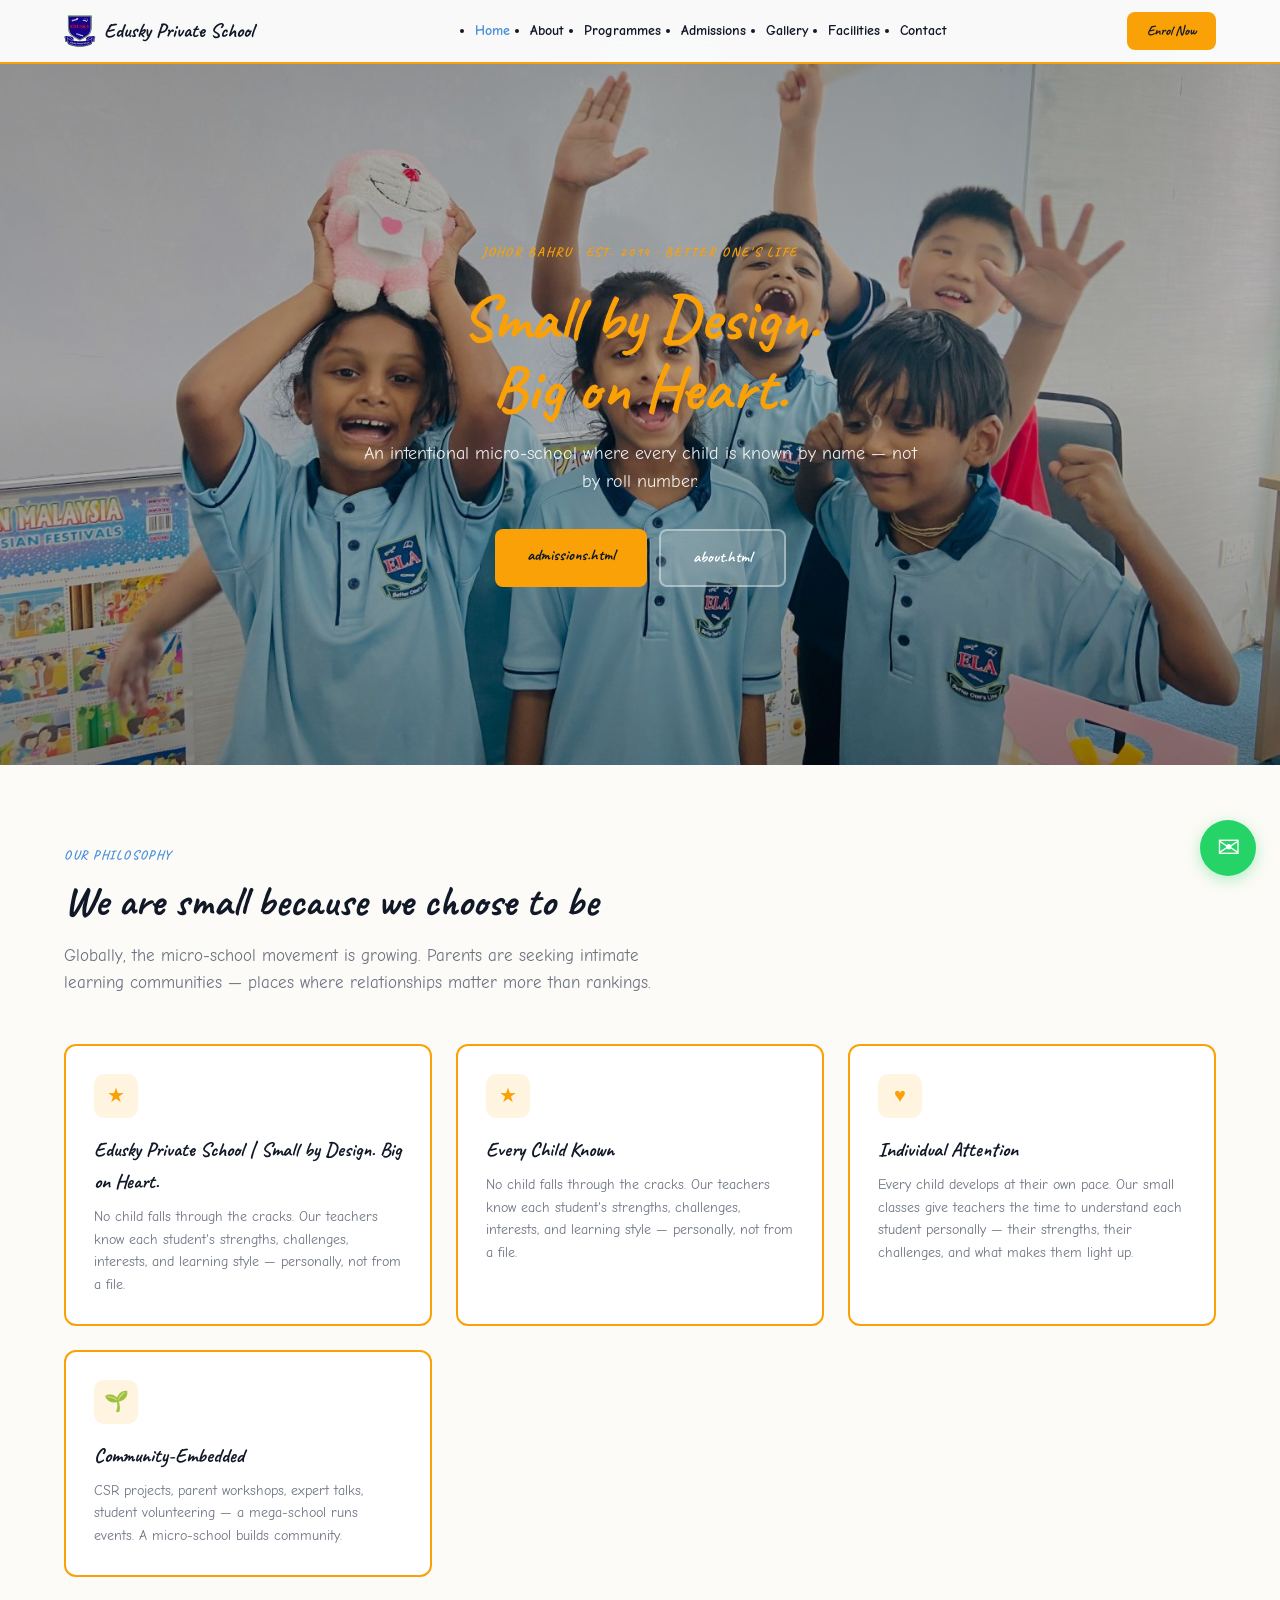
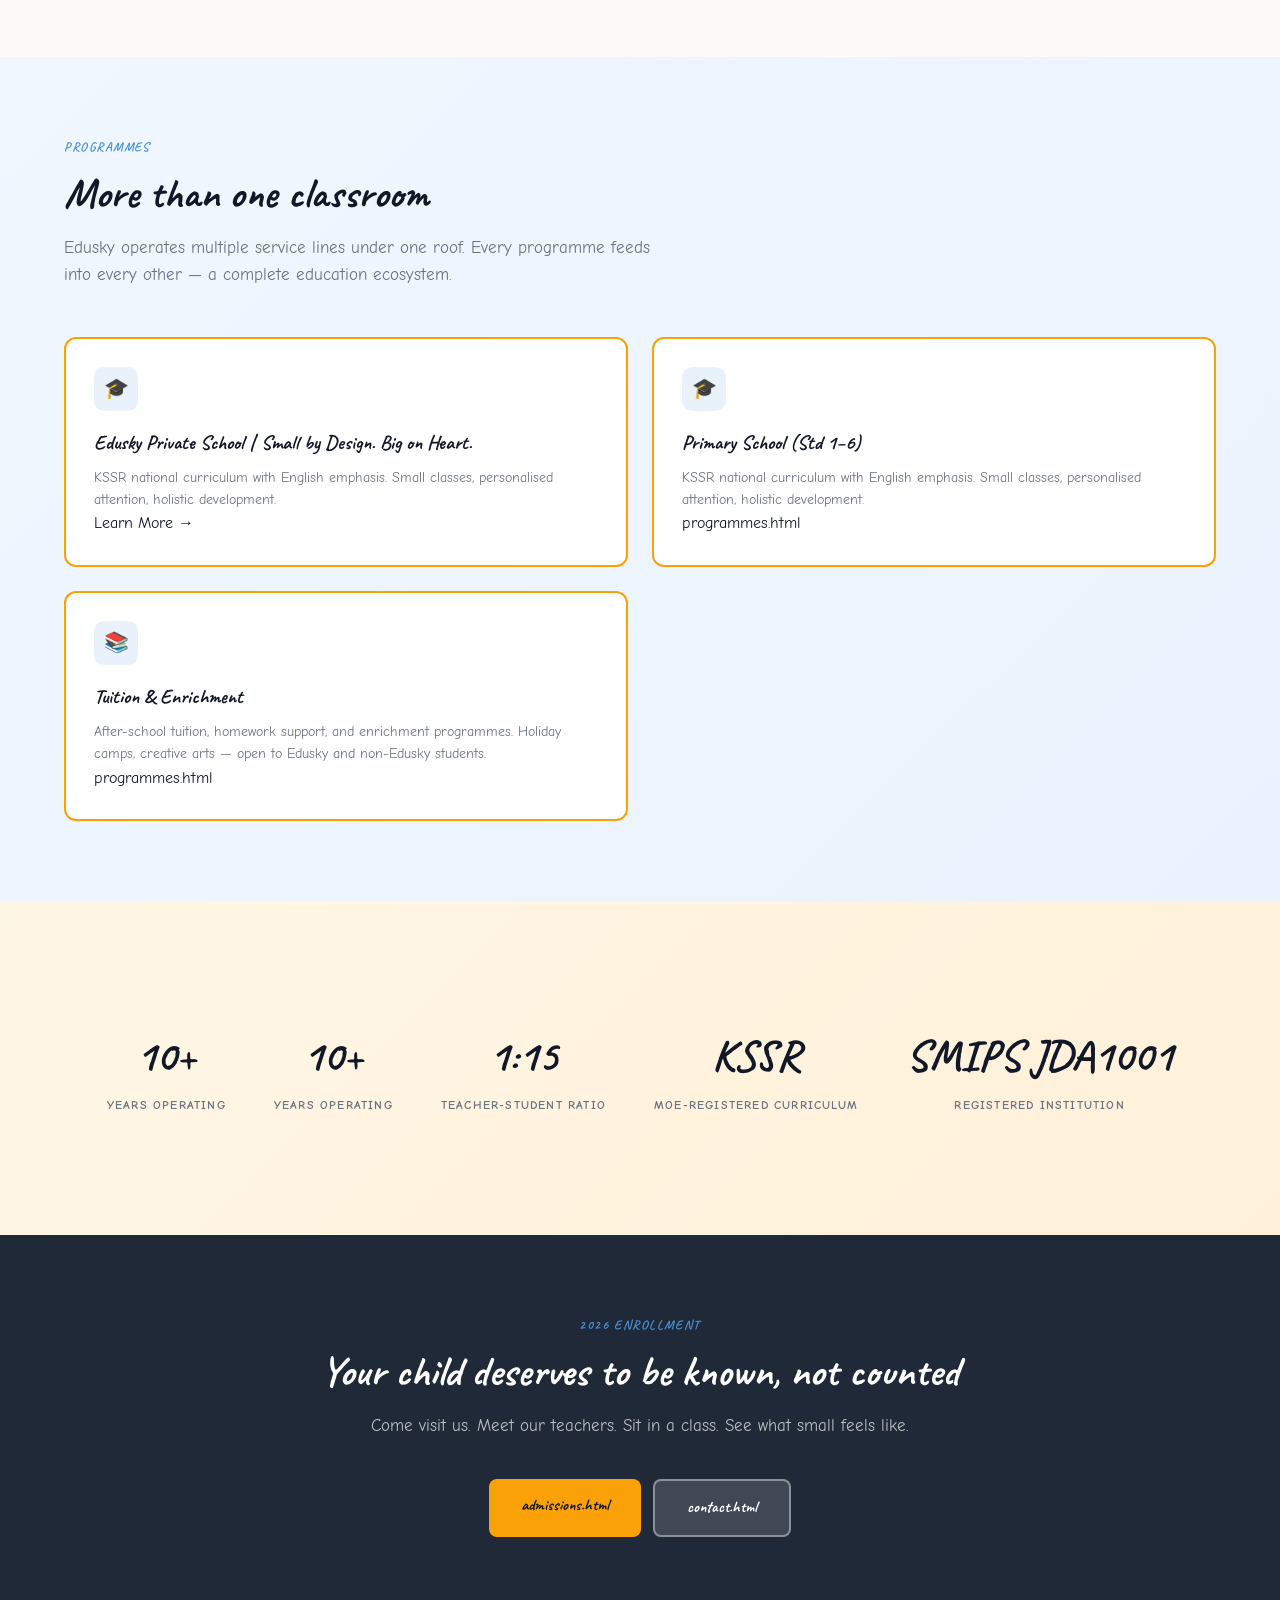
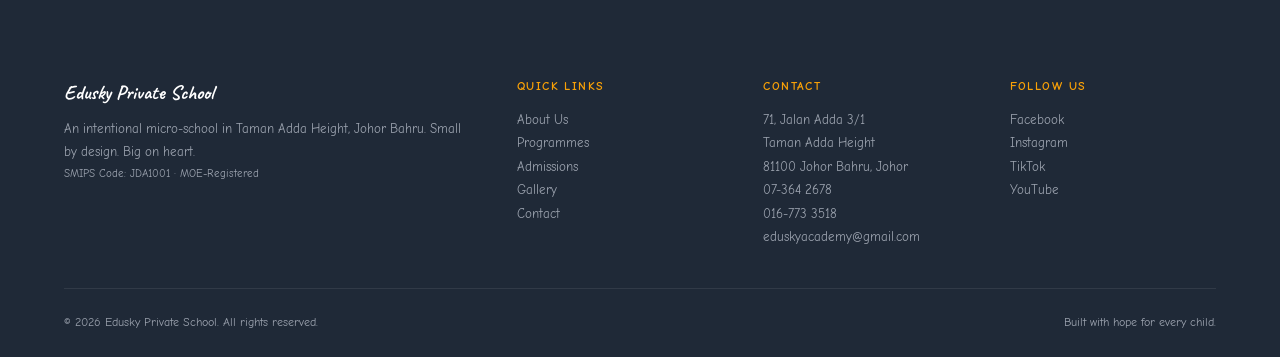
==== index.html @ cb7d2ac5 "Initial site: 7 pages, CMS-ready, real content, no placeholders" ====
<!DOCTYPE html>
<html lang="en">
<head>
<meta charset="UTF-8">
<meta name="viewport" content="width=device-width, initial-scale=1">
<title data-field="title">Edusky Private School | Small by Design. Big on Heart.</title>
<meta name="description" content="Edusky Private School — Sekolah rendah swasta di Taman Adda Height, Johor Bahru. KSSR curriculum, small class sizes 1:15, individual attention.">
<link href="https://fonts.googleapis.com/css2?family=Caveat:wght@400;500;600;700&family=Comic+Neue:ital,wght@0,400;0,700;1,400&display=swap" rel="stylesheet">
<link rel="stylesheet" href="assets/style.css">
<script src="assets/cms.js" defer></script>
</head>
<body data-content="home">

<nav class="nav" id="nav">
  <div class="nav-inner">
    <a href="index.html" class="nav-brand">
      <img src="images/logo.webp" alt="Edusky Logo" onerror="this.style.display='none'">
      <span data-field="site_name">Edusky Private School</span>
    </a>
    <ul class="nav-links">
      <li><a href="index.html" class="active">Home</a></li>
      <li><a href="about.html">About</a></li>
      <li><a href="programmes.html">Programmes</a></li>
      <li><a href="admissions.html">Admissions</a></li>
      <li><a href="gallery.html">Gallery</a></li>
      <li><a href="facilities.html">Facilities</a></li>
      <li><a href="contact.html">Contact</a></li>
    </ul>
    <a href="admissions.html" class="nav-cta">Enrol Now</a>
    <button class="nav-toggle" id="navToggle" aria-label="Open menu">&#9776;</button>
  </div>
</nav>

<div class="mobile-nav" id="mobileNav">
  <a href="index.html">Home</a>
  <a href="about.html">About</a>
  <a href="programmes.html">Programmes</a>
  <a href="admissions.html">Admissions</a>
  <a href="gallery.html">Gallery</a>
  <a href="facilities.html">Facilities</a>
  <a href="contact.html">Contact</a>
  <a href="admissions.html" class="mobile-cta">Enrol Now</a>
</div>

<!-- HERO -->
<section class="hero">
  <div class="hero-bg">
    <img data-field="hero.image" data-type="image" src="images/school-building.jpg" alt="Edusky School">
  </div>
  <div class="hero-overlay"></div>
  <div class="hero-content">
    <p class="hero-badge" data-field="hero.badge">Johor Bahru &middot; Est. 2014 &middot; Better One's Life</p>
    <h1 class="hero-title">
      <span data-field="hero.title1">Small by Design.</span><br>
      <span data-field="hero.title2" style="color:var(--sunrise)">Big on Heart.</span>
    </h1>
    <p class="hero-desc" data-field="hero.description">An intentional micro-school where every child is known by name — not by roll number.</p>
    <div class="hero-actions">
      <a data-field="hero.cta_primary_link" href="admissions.html" class="btn btn-primary">Enrol for 2026</a>
      <a data-field="hero.cta_secondary_link" href="about.html" class="btn btn-white">Discover Our Story</a>
    </div>
  </div>
</section>

<!-- PHILOSOPHY -->
<section class="section">
  <div class="container">
    <p class="section-label" data-field="philosophy.label">Our Philosophy</p>
    <h2 class="section-title" data-field="philosophy.title">We are small because we choose to be</h2>
    <p class="section-subtitle" data-field="philosophy.subtitle">Globally, the micro-school movement is growing. Parents are seeking intimate learning communities — places where relationships matter more than rankings.</p>

    <div class="grid-3" style="margin-top:48px" data-list="philosophy.cards">
      <div class="card" data-item>
        <div class="card-icon sunrise" data-field="icon">&#9733;</div>
        <h3 data-field="title">Every Child Known</h3>
        <p data-field="text">No child falls through the cracks. Our teachers know each student's strengths, challenges, interests, and learning style — personally, not from a file.</p>
      </div>
    </div>
  </div>
</section>

<!-- PROGRAMMES PREVIEW -->
<section class="section bg-sky-soft">
  <div class="container">
    <p class="section-label" data-field="programmes.label">Programmes</p>
    <h2 class="section-title" data-field="programmes.title">More than one classroom</h2>
    <p class="section-subtitle" data-field="programmes.subtitle">Edusky operates multiple service lines under one roof. Every programme feeds into every other — a complete education ecosystem.</p>

    <div class="grid-2" style="margin-top:48px" data-list="programmes.items">
      <div class="card" data-item>
        <div class="card-icon sky" data-field="icon">&#127891;</div>
        <h3 data-field="title">Primary School (Std 1–6)</h3>
        <p data-field="description">KSSR national curriculum with English emphasis. Small classes, personalised attention, holistic development.</p>
        <a data-field="link" href="programmes.html" class="badge badge-sky" style="margin-top:12px">Learn More &rarr;</a>
      </div>
    </div>
  </div>
</section>

<!-- STATS -->
<section class="section bg-sunrise-soft">
  <div class="container">
    <div class="stats-bar" data-list="stats">
      <div class="stat-item" data-item>
        <div class="stat-val" data-field="value">10+</div>
        <div class="stat-label" data-field="label">Years Operating</div>
      </div>
    </div>
  </div>
</section>

<!-- CTA -->
<section class="section bg-dark">
  <div class="container section-center">
    <p class="section-label" data-field="cta.label">2026 Enrollment</p>
    <h2 class="section-title" style="color:#fff" data-field="cta.title">Your child deserves to be known, not counted</h2>
    <p class="section-subtitle" style="color:rgba(255,255,255,0.7)" data-field="cta.subtitle">Come visit us. Meet our teachers. Sit in a class. See what small feels like.</p>
    <div class="hero-actions" style="justify-content:center;margin-top:32px">
      <a data-field="cta.btn1_link" href="admissions.html" class="btn btn-primary">Start Enrollment</a>
      <a data-field="cta.btn2_link" href="contact.html" class="btn btn-white">Visit Us</a>
    </div>
  </div>
</section>

<!-- FOOTER -->
<footer class="footer">
  <div class="container">
    <div class="footer-grid">
      <div>
        <div class="footer-brand">Edusky Private School</div>
        <p>An intentional micro-school in Taman Adda Height, Johor Bahru. Small by design. Big on heart.</p>
        <p style="font-size:11px;color:var(--gray-light)">SMIPS Code: JDA1001 &middot; MOE-Registered</p>
      </div>
      <div>
        <h4>Quick Links</h4>
        <p><a href="about.html">About Us</a></p>
        <p><a href="programmes.html">Programmes</a></p>
        <p><a href="admissions.html">Admissions</a></p>
        <p><a href="gallery.html">Gallery</a></p>
        <p><a href="contact.html">Contact</a></p>
      </div>
      <div>
        <h4>Contact</h4>
        <p>71, Jalan Adda 3/1<br>Taman Adda Height<br>81100 Johor Bahru, Johor</p>
        <p><a href="tel:+6073642678">07-364 2678</a></p>
        <p><a href="https://wa.me/60167733518">016-773 3518</a></p>
        <p><a href="mailto:eduskyacademy@gmail.com">eduskyacademy@gmail.com</a></p>
      </div>
      <div>
        <h4>Follow Us</h4>
        <p><a href="https://www.facebook.com/ela.johor.bahru/" target="_blank">Facebook</a></p>
        <p><a href="https://www.instagram.com/eduskyjb/" target="_blank">Instagram</a></p>
        <p><a href="https://www.tiktok.com/@eduskyprivateschool" target="_blank">TikTok</a></p>
        <p><a href="https://www.youtube.com/@eduskylearningacademy6728" target="_blank">YouTube</a></p>
      </div>
    </div>
    <div class="footer-bottom">
      <span>&copy; 2026 Edusky Private School. All rights reserved.</span>
      <span>Built with hope for every child.</span>
    </div>
  </div>
</footer>

<a href="https://wa.me/60167733518" class="whatsapp-float" aria-label="Chat on WhatsApp" target="_blank">&#9993;</a>

<script>
// Mobile nav toggle
const navToggle = document.getElementById('navToggle');
const mobileNav = document.getElementById('mobileNav');
if (navToggle && mobileNav) {
  navToggle.addEventListener('click', () => mobileNav.classList.toggle('open'));
  mobileNav.querySelectorAll('a').forEach(a => a.addEventListener('click', () => mobileNav.classList.remove('open')));
}
</script>

</body>
</html>
---- assets/style.css ----
/** ============================================
   EDUSKY LIVE — Clean, GUI-Editable Design
   Warm, approachable, zero placeholders.
   ============================================ */

:root {
  --sky: #4A90D9;
  --sky-deep: #3570B0;
  --sunrise: #F9A107;
  --sunrise-deep: #D48900;
  --coral: #FF6B6B;
  --green: #669F38;
  --cream: #FFF8F0;
  --paper: #FDFBF7;
  --ink: #111827;
  --ink-soft: #1F2937;
  --gray: #6B7280;
  --gray-light: #9CA3AF;
  --gray-border: #E5E7EB;
  --white: #FFFFFF;
  --font-display: 'Caveat', cursive;
  --font-body: 'Comic Neue', 'Comic Sans MS', cursive, sans-serif;
  --nav-h: 64px;
  --container-max: 1200px;
}

@import url('https://fonts.googleapis.com/css2?family=Caveat:wght@400;500;600;700&family=Comic+Neue:ital,wght@0,400;0,700;1,400&display=swap');

*, *::before, *::after { box-sizing: border-box; margin: 0; }
html { scroll-behavior: smooth; }
body {
  font-family: var(--font-body);
  color: var(--ink);
  background: var(--paper);
  line-height: 1.6;
  font-size: 16px;
}
img { display: block; max-width: 100%; }
a { color: inherit; text-decoration: none; }
button { font: inherit; cursor: pointer; border: none; background: none; }

.container { max-width: var(--container-max); margin: 0 auto; padding: 0 24px; }

/* ----- NAVIGATION ----- */
.nav {
  position: fixed; top: 0; left: 0; right: 0;
  height: var(--nav-h);
  background: rgba(255,255,255,0.95);
  backdrop-filter: blur(12px);
  border-bottom: 2px solid var(--sunrise);
  z-index: 100;
}
.nav-inner {
  max-width: var(--container-max); margin: 0 auto; padding: 0 24px;
  height: 100%; display: flex; align-items: center; justify-content: space-between;
}
.nav-brand {
  display: flex; align-items: center; gap: 8px;
  font-family: var(--font-display); font-size: 20px; font-weight: 700;
  color: var(--ink);
}
.nav-brand img { height: 32px; width: auto; }
.nav-links {
  display: flex; align-items: center; gap: 20px;
  font-family: var(--font-body); font-size: 14px; font-weight: 600;
}
.nav-links a { transition: color 0.2s; position: relative; }
.nav-links a:hover { color: var(--sky); }
.nav-links a.active { color: var(--sky); }
.nav-cta {
  background: var(--sunrise); color: var(--ink);
  font-family: var(--font-display); font-size: 14px; font-weight: 700;
  padding: 8px 20px; border-radius: 8px;
  transition: all 0.2s;
}
.nav-cta:hover { background: var(--sunrise-deep); transform: translateY(-1px); }
.nav-toggle { display: none; font-size: 24px; color: var(--ink); }

@media (max-width: 900px) {
  .nav-links { display: none; }
  .nav-toggle { display: block; }
  .nav-cta { font-size: 12px; padding: 6px 14px; }
}

/* ----- FORM ELEMENTS ----- */
.form-group { margin-bottom: 16px; }
.form-group label { display: block; font-size: 13px; font-weight: 700; margin-bottom: 6px; color: var(--ink); }
.form-group input, .form-group textarea, .form-group select {
  width: 100%; padding: 12px 14px; border: 2px solid var(--gray-border); border-radius: 8px;
  font-family: var(--font-body); font-size: 14px; background: var(--white); color: var(--ink);
  transition: border-color 0.2s;
}
.form-group input:focus, .form-group textarea:focus, .form-group select:focus {
  outline: none; border-color: var(--sky);
}
.form-group textarea { min-height: 100px; resize: vertical; }

/* Mobile nav */
.mobile-nav {
  position: fixed; top: var(--nav-h); left: 0; right: 0; bottom: 0;
  background: var(--paper); z-index: 99; padding: 40px 24px;
  display: none; flex-direction: column; gap: 20px;
  font-family: var(--font-body); font-size: 18px; font-weight: 600;
}
.mobile-nav.open { display: flex; }
.mobile-nav a { padding: 8px 0; border-bottom: 1px solid var(--gray-border); }

/* ----- HERO ----- */
.hero {
  position: relative; min-height: 85vh;
  display: flex; align-items: center; justify-content: center;
  overflow: hidden; padding-top: var(--nav-h);
}
.hero-bg {
  position: absolute; inset: 0; z-index: 0;
}
.hero-bg img, .hero-bg video {
  width: 100%; height: 100%; object-fit: cover;
}
.hero-overlay {
  position: absolute; inset: 0;
  background: linear-gradient(180deg, rgba(0,0,0,0.35) 0%, rgba(0,0,0,0.25) 50%, rgba(0,0,0,0.45) 100%);
  z-index: 1;
}
.hero-content {
  position: relative; z-index: 2; text-align: center;
  max-width: 800px; padding: 40px 24px; color: #fff;
}
.hero-badge {
  font-family: var(--font-display); font-size: 13px;
  letter-spacing: 0.15em; text-transform: uppercase;
  color: var(--sunrise); font-weight: 700; margin-bottom: 20px;
}
.hero-title {
  font-family: var(--font-display); font-size: clamp(36px, 6vw, 64px);
  line-height: 1.1; font-weight: 700; margin-bottom: 16px;
}
.hero-title span { color: var(--sunrise); }
.hero-desc {
  font-size: clamp(15px, 2vw, 18px); opacity: 0.9;
  max-width: 560px; margin: 0 auto 32px;
}
.hero-actions { display: flex; gap: 12px; justify-content: center; flex-wrap: wrap; }

/* ----- BUTTONS ----- */
.btn {
  padding: 14px 32px; border-radius: 8px;
  font-family: var(--font-display); font-size: 16px; font-weight: 700;
  display: inline-block; text-align: center; transition: all 0.2s;
}
.btn:hover { transform: translateY(-2px); }
.btn-primary { background: var(--sunrise); color: var(--ink); }
.btn-primary:hover { background: var(--sunrise-deep); }
.btn-white { background: rgba(255,255,255,0.15); color: #fff; border: 2px solid rgba(255,255,255,0.4); }
.btn-white:hover { background: rgba(255,255,255,0.25); }
.btn-sky { background: var(--sky); color: #fff; }
.btn-sky:hover { background: var(--sky-deep); }
.btn-outline { border: 2px solid var(--sky); color: var(--sky); }
.btn-outline:hover { background: var(--sky); color: #fff; }

/* ----- SECTIONS ----- */
.section { padding: 80px 0; }
@media (max-width: 768px) { .section { padding: 60px 0; } }
.section-label {
  font-family: var(--font-display); font-size: 13px;
  letter-spacing: 0.12em; text-transform: uppercase;
  color: var(--sky); font-weight: 700; margin-bottom: 12px;
}
.section-title {
  font-family: var(--font-display); font-size: clamp(28px, 4vw, 42px);
  font-weight: 700; line-height: 1.15; margin-bottom: 16px;
}
.section-subtitle {
  font-size: clamp(14px, 1.8vw, 17px); color: var(--gray);
  line-height: 1.6; max-width: 600px; margin-bottom: 40px;
}
.section-center { text-align: center; }
.section-center .section-subtitle { margin-left: auto; margin-right: auto; }

/* Section backgrounds */
.bg-sky-soft { background: linear-gradient(135deg, #F0F7FF 0%, #EAF2FD 100%); }
.bg-sunrise-soft { background: linear-gradient(135deg, #FFF7E6 0%, #FFF0D9 100%); }
.bg-coral-soft { background: linear-gradient(135deg, #FFF0F0 0%, #FFEBEB 100%); }
.bg-green-soft { background: linear-gradient(135deg, #F0F7E6 0%, #EDF5E0 100%); }
.bg-dark { background: var(--ink-soft); color: #fff; }

/* ----- CARDS ----- */
.card {
  background: var(--white); border: 2px solid var(--sunrise);
  border-radius: 12px; padding: 28px;
  transition: all 0.25s;
}
.card:hover { transform: translateY(-4px); box-shadow: 0 12px 32px rgba(0,0,0,0.08); }
.card-icon {
  width: 44px; height: 44px; border-radius: 10px;
  display: flex; align-items: center; justify-content: center;
  margin-bottom: 16px; font-size: 20px;
}
.card-icon.sky { background: rgba(74,144,217,0.12); color: var(--sky); }
.card-icon.sunrise { background: rgba(249,161,7,0.12); color: var(--sunrise); }
.card-icon.coral { background: rgba(255,107,107,0.12); color: var(--coral); }
.card-icon.green { background: rgba(102,159,56,0.12); color: var(--green); }
.card h3 { font-family: var(--font-display); font-size: 20px; font-weight: 700; margin-bottom: 8px; }
.card p { font-size: 14px; color: var(--gray); line-height: 1.6; }

/* Image card */
.card-img {
  position: relative; border-radius: 12px; overflow: hidden;
  min-height: 200px; display: flex; flex-direction: column;
  justify-content: flex-end; padding: 24px;
  background-size: cover; background-position: center;
}
.card-img::before {
  content: ''; position: absolute; inset: 0;
  background: linear-gradient(180deg, rgba(0,0,0,0.2) 0%, rgba(0,0,0,0.6) 100%);
}
.card-img > * { position: relative; z-index: 1; color: #fff; }
.card-img h3 { font-family: var(--font-display); font-size: 18px; font-weight: 700; margin-bottom: 4px; }
.card-img p { font-size: 13px; opacity: 0.9; }

/* ----- GRIDS ----- */
.grid-2 { display: grid; grid-template-columns: 1fr 1fr; gap: 24px; }
.grid-3 { display: grid; grid-template-columns: repeat(3, 1fr); gap: 24px; }
.grid-4 { display: grid; grid-template-columns: repeat(4, 1fr); gap: 24px; }
@media (max-width: 900px) { .grid-3, .grid-4 { grid-template-columns: 1fr 1fr; } }
@media (max-width: 600px) { .grid-2, .grid-3, .grid-4 { grid-template-columns: 1fr; } }

/* ----- STATS ----- */
.stats-bar { display: flex; gap: 48px; justify-content: center; flex-wrap: wrap; padding: 40px 0; }
.stat-item { text-align: center; }
.stat-val { font-family: var(--font-display); font-size: clamp(28px, 4vw, 44px); font-weight: 700; }
.stat-label { font-size: 12px; letter-spacing: 0.1em; text-transform: uppercase; color: var(--gray); font-weight: 600; margin-top: 4px; }

/* ----- TIMELINE ----- */
.timeline { position: relative; padding-left: 28px; }
.timeline::before { content: ''; position: absolute; left: 6px; top: 0; bottom: 0; width: 2px; background: var(--sky); opacity: 0.3; }
.timeline-item { position: relative; margin-bottom: 28px; }
.timeline-item::before { content: ''; position: absolute; left: -26px; top: 4px; width: 12px; height: 12px; border-radius: 50%; background: var(--sky); border: 2px solid var(--white); }
.timeline-item h3 { font-family: var(--font-display); font-size: 18px; font-weight: 700; margin-bottom: 4px; }
.timeline-item p { font-size: 14px; color: var(--gray); }

/* ----- GALLERY ----- */
.gallery { columns: 3; column-gap: 16px; }
@media (max-width: 900px) { .gallery { columns: 2; } }
@media (max-width: 600px) { .gallery { columns: 1; } }
.gallery-item { break-inside: avoid; margin-bottom: 16px; border-radius: 12px; overflow: hidden; position: relative; cursor: pointer; }
.gallery-item img { width: 100%; display: block; transition: transform 0.3s; }
.gallery-item:hover img { transform: scale(1.04); }
.gallery-cap { position: absolute; bottom: 0; left: 0; right: 0; padding: 16px; background: linear-gradient(0deg, rgba(0,0,0,0.6) 0%, transparent 100%); color: #fff; font-size: 13px; font-family: var(--font-display); opacity: 0; transition: opacity 0.3s; }
.gallery-item:hover .gallery-cap { opacity: 1; }

/* ----- TABLE ----- */
.table-wrap { overflow-x: auto; border-radius: 12px; border: 1px solid var(--gray-border); }
table { width: 100%; border-collapse: collapse; font-size: 14px; }
th { background: var(--sky); color: #fff; font-family: var(--font-display); font-weight: 600; font-size: 12px; letter-spacing: 0.08em; text-transform: uppercase; padding: 12px 16px; text-align: left; }
td { padding: 12px 16px; border-bottom: 1px solid var(--gray-border); }
tr:nth-child(even) { background: #FAFAF8; }

/* ----- FOOTER ----- */
.footer { background: var(--ink-soft); color: #fff; padding: 60px 0 24px; }
.footer-grid { display: grid; grid-template-columns: 2fr 1fr 1fr 1fr; gap: 40px; margin-bottom: 40px; }
@media (max-width: 768px) { .footer-grid { grid-template-columns: 1fr 1fr; gap: 32px; } }
.footer-brand { font-family: var(--font-display); font-size: 20px; font-weight: 700; margin-bottom: 8px; }
.footer p, .footer a { font-size: 13px; color: var(--gray-light); line-height: 1.8; }
.footer a:hover { color: var(--sunrise); }
.footer h4 { font-size: 12px; letter-spacing: 0.12em; text-transform: uppercase; color: var(--sunrise); font-weight: 700; margin-bottom: 12px; }
.footer-bottom { border-top: 1px solid rgba(255,255,255,0.08); padding-top: 24px; display: flex; justify-content: space-between; flex-wrap: wrap; gap: 12px; font-size: 12px; color: var(--gray-light); }

/* ----- WHATSAPP FLOAT ----- */
.whatsapp-float {
  position: fixed; bottom: 24px; right: 24px; width: 56px; height: 56px;
  background: #25D366; color: #fff; border-radius: 50%;
  display: flex; align-items: center; justify-content: center;
  font-size: 28px; z-index: 90; box-shadow: 0 4px 16px rgba(37,211,102,0.35);
  transition: all 0.3s;
}
.whatsapp-float:hover { transform: scale(1.08); }

/* ----- PAGE HERO ----- */
.page-hero {
  position: relative; min-height: 40vh;
  display: flex; align-items: center; justify-content: center;
  padding-top: var(--nav-h); text-align: center;
  background: linear-gradient(135deg, var(--sky) 0%, var(--sky-deep) 100%);
  color: #fff;
}
.page-hero h1 { font-family: var(--font-display); font-size: clamp(32px, 5vw, 52px); font-weight: 700; margin-bottom: 12px; }
.page-hero p { font-size: clamp(14px, 2vw, 18px); opacity: 0.9; max-width: 600px; margin: 0 auto; }

/* ----- UTILITIES ----- */
.text-center { text-align: center; }
.mt-1 { margin-top: 8px; } .mt-2 { margin-top: 16px; } .mt-3 { margin-top: 24px; } .mt-4 { margin-top: 32px; }
.mb-1 { margin-bottom: 8px; } .mb-2 { margin-bottom: 16px; } .mb-3 { margin-bottom: 24px; } .mb-4 { margin-bottom: 32px; }
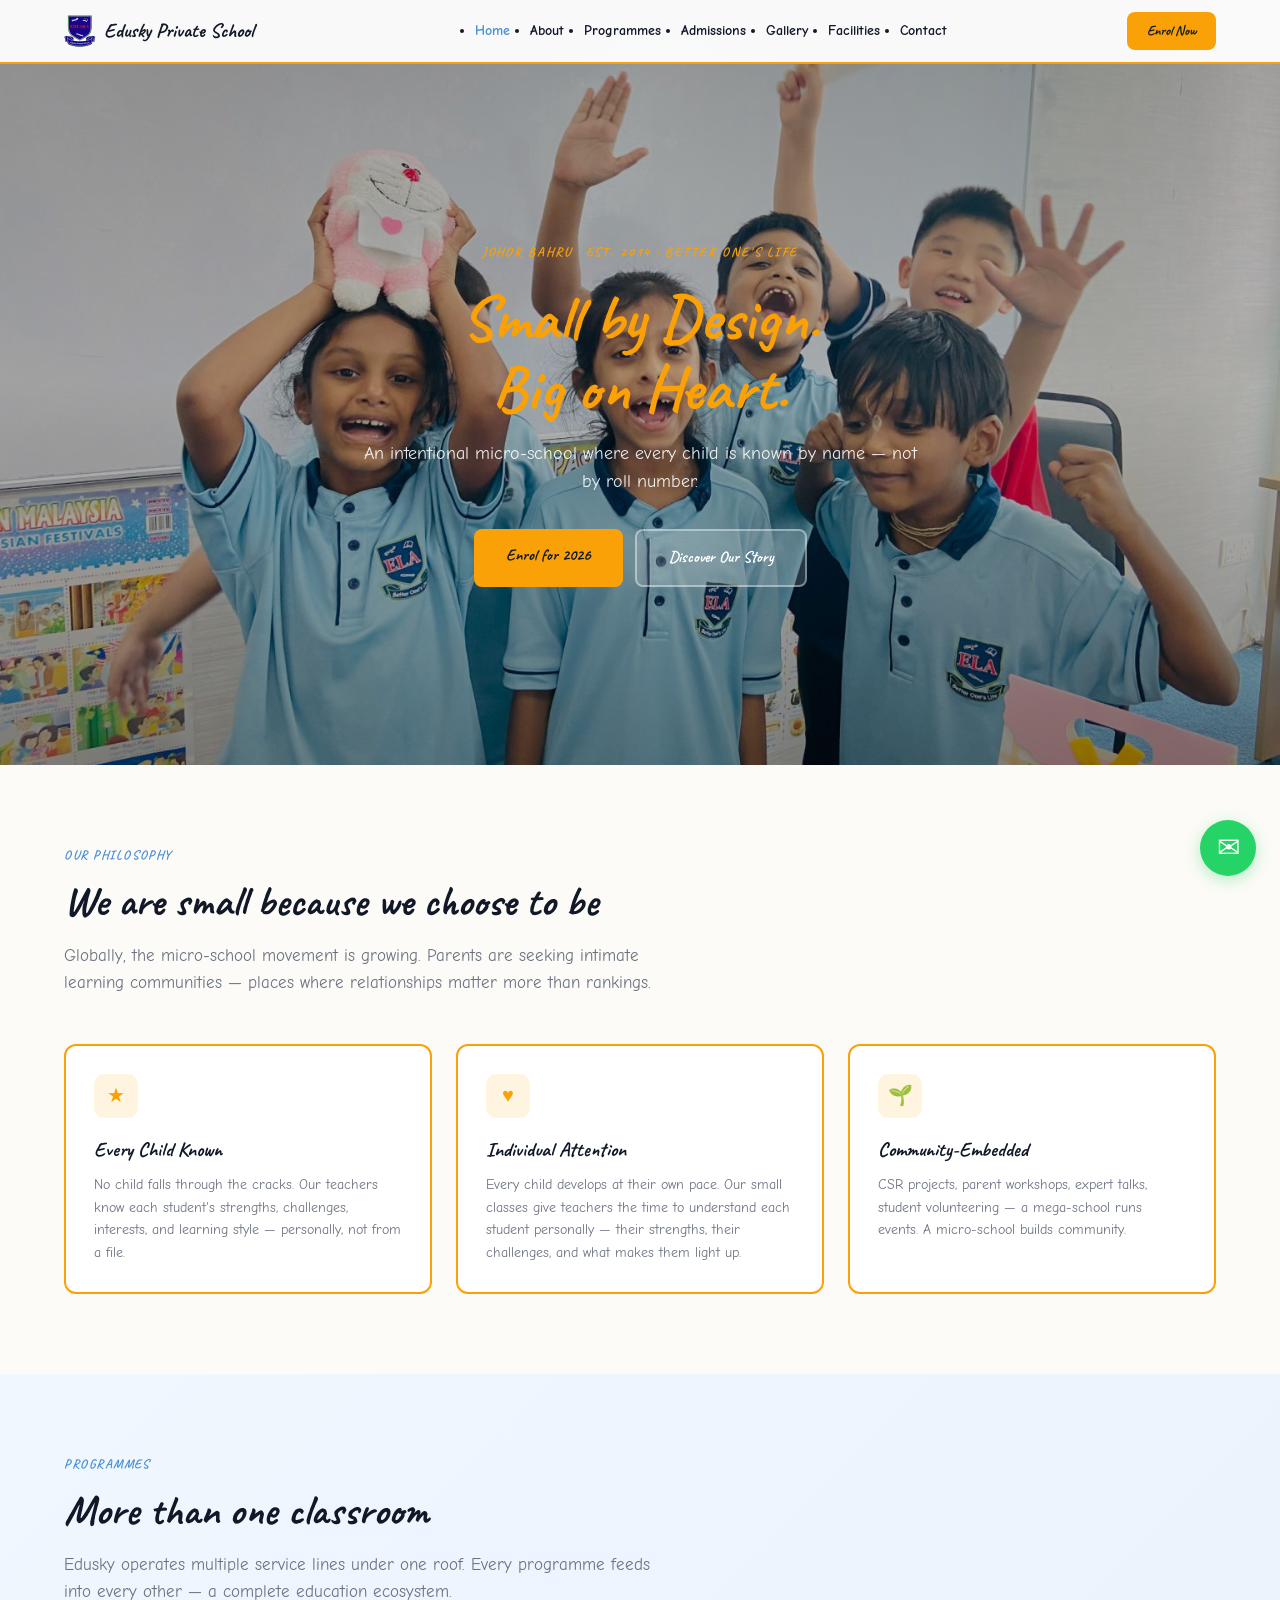
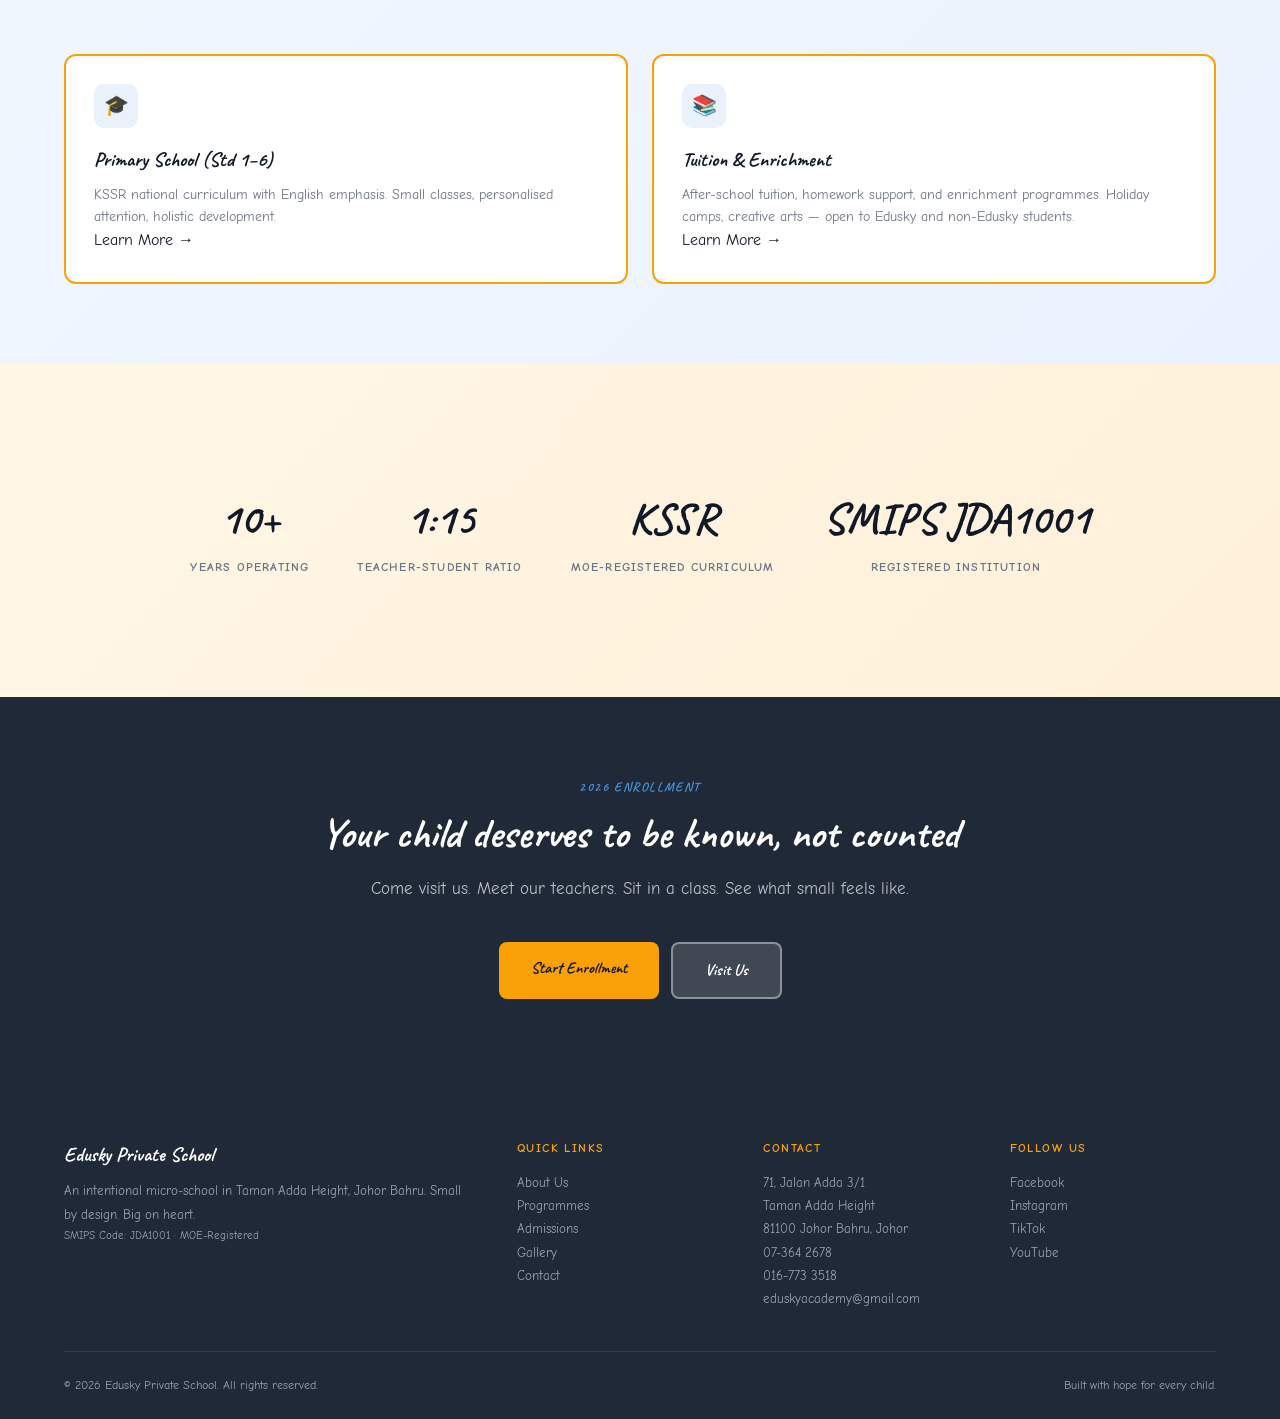
==== commit 5870d0a8: "Switch from Decap CMS to CloudCannon: inline visual editing Replace form-based Decap CMS with CloudC" ====
--- a/index.html
+++ b/index.html
@@ -3,19 +3,19 @@
 <head>
 <meta charset="UTF-8">
 <meta name="viewport" content="width=device-width, initial-scale=1">
-<title data-field="title">Edusky Private School | Small by Design. Big on Heart.</title>
+<title class="editable">Edusky Private School | Small by Design. Big on Heart.</title>
 <meta name="description" content="Edusky Private School — Sekolah rendah swasta di Taman Adda Height, Johor Bahru. KSSR curriculum, small class sizes 1:15, individual attention.">
 <link href="https://fonts.googleapis.com/css2?family=Caveat:wght@400;500;600;700&family=Comic+Neue:ital,wght@0,400;0,700;1,400&display=swap" rel="stylesheet">
 <link rel="stylesheet" href="assets/style.css">
-<script src="assets/cms.js" defer></script>
+<script src="assets/shared.js" defer></script>
 </head>
-<body data-content="home">
+<body data-page="home">
 
 <nav class="nav" id="nav">
   <div class="nav-inner">
     <a href="index.html" class="nav-brand">
       <img src="images/logo.webp" alt="Edusky Logo" onerror="this.style.display='none'">
-      <span data-field="site_name">Edusky Private School</span>
+      <span data-shared="brand_name">Edusky Private School</span>
     </a>
     <ul class="nav-links">
       <li><a href="index.html" class="active">Home</a></li>
@@ -45,19 +45,19 @@
 <!-- HERO -->
 <section class="hero">
   <div class="hero-bg">
-    <img data-field="hero.image" data-type="image" src="images/school-building.jpg" alt="Edusky School">
+    <img src="images/school-building.jpg" alt="Edusky School" class="editable-img">
   </div>
   <div class="hero-overlay"></div>
   <div class="hero-content">
-    <p class="hero-badge" data-field="hero.badge">Johor Bahru &middot; Est. 2014 &middot; Better One's Life</p>
+    <p class="hero-badge editable">Johor Bahru &middot; Est. 2014 &middot; Better One's Life</p>
     <h1 class="hero-title">
-      <span data-field="hero.title1">Small by Design.</span><br>
-      <span data-field="hero.title2" style="color:var(--sunrise)">Big on Heart.</span>
+      <span class="editable">Small by Design.</span><br>
+      <span class="editable" style="color:var(--sunrise)">Big on Heart.</span>
     </h1>
-    <p class="hero-desc" data-field="hero.description">An intentional micro-school where every child is known by name — not by roll number.</p>
+    <p class="hero-desc editable">An intentional micro-school where every child is known by name — not by roll number.</p>
     <div class="hero-actions">
-      <a data-field="hero.cta_primary_link" href="admissions.html" class="btn btn-primary">Enrol for 2026</a>
-      <a data-field="hero.cta_secondary_link" href="about.html" class="btn btn-white">Discover Our Story</a>
+      <a href="admissions.html" class="btn btn-primary editable">Enrol for 2026</a>
+      <a href="about.html" class="btn btn-white editable">Discover Our Story</a>
     </div>
   </div>
 </section>
@@ -65,15 +65,25 @@
 <!-- PHILOSOPHY -->
 <section class="section">
   <div class="container">
-    <p class="section-label" data-field="philosophy.label">Our Philosophy</p>
-    <h2 class="section-title" data-field="philosophy.title">We are small because we choose to be</h2>
-    <p class="section-subtitle" data-field="philosophy.subtitle">Globally, the micro-school movement is growing. Parents are seeking intimate learning communities — places where relationships matter more than rankings.</p>
-
-    <div class="grid-3" style="margin-top:48px" data-list="philosophy.cards">
-      <div class="card" data-item>
-        <div class="card-icon sunrise" data-field="icon">&#9733;</div>
-        <h3 data-field="title">Every Child Known</h3>
-        <p data-field="text">No child falls through the cracks. Our teachers know each student's strengths, challenges, interests, and learning style — personally, not from a file.</p>
+    <p class="section-label editable">Our Philosophy</p>
+    <h2 class="section-title editable">We are small because we choose to be</h2>
+    <p class="section-subtitle editable">Globally, the micro-school movement is growing. Parents are seeking intimate learning communities — places where relationships matter more than rankings.</p>
+
+    <div class="grid-3" style="margin-top:48px" data-cms-repeatable>
+      <div class="card">
+        <div class="card-icon sunrise editable">&#9733;</div>
+        <h3 class="editable">Every Child Known</h3>
+        <p class="editable">No child falls through the cracks. Our teachers know each student's strengths, challenges, interests, and learning style — personally, not from a file.</p>
+      </div>
+      <div class="card">
+        <div class="card-icon sunrise editable">&#9829;</div>
+        <h3 class="editable">Individual Attention</h3>
+        <p class="editable">Every child develops at their own pace. Our small classes give teachers the time to understand each student personally — their strengths, their challenges, and what makes them light up.</p>
+      </div>
+      <div class="card">
+        <div class="card-icon sunrise editable">&#127793;</div>
+        <h3 class="editable">Community-Embedded</h3>
+        <p class="editable">CSR projects, parent workshops, expert talks, student volunteering — a mega-school runs events. A micro-school builds community.</p>
       </div>
     </div>
   </div>
@@ -82,16 +92,22 @@
 <!-- PROGRAMMES PREVIEW -->
 <section class="section bg-sky-soft">
   <div class="container">
-    <p class="section-label" data-field="programmes.label">Programmes</p>
-    <h2 class="section-title" data-field="programmes.title">More than one classroom</h2>
-    <p class="section-subtitle" data-field="programmes.subtitle">Edusky operates multiple service lines under one roof. Every programme feeds into every other — a complete education ecosystem.</p>
-
-    <div class="grid-2" style="margin-top:48px" data-list="programmes.items">
-      <div class="card" data-item>
-        <div class="card-icon sky" data-field="icon">&#127891;</div>
-        <h3 data-field="title">Primary School (Std 1–6)</h3>
-        <p data-field="description">KSSR national curriculum with English emphasis. Small classes, personalised attention, holistic development.</p>
-        <a data-field="link" href="programmes.html" class="badge badge-sky" style="margin-top:12px">Learn More &rarr;</a>
+    <p class="section-label editable">Programmes</p>
+    <h2 class="section-title editable">More than one classroom</h2>
+    <p class="section-subtitle editable">Edusky operates multiple service lines under one roof. Every programme feeds into every other — a complete education ecosystem.</p>
+
+    <div class="grid-2" style="margin-top:48px" data-cms-repeatable>
+      <div class="card">
+        <div class="card-icon sky editable">&#127891;</div>
+        <h3 class="editable">Primary School (Std 1–6)</h3>
+        <p class="editable">KSSR national curriculum with English emphasis. Small classes, personalised attention, holistic development.</p>
+        <a href="programmes.html" class="badge badge-sky editable" style="margin-top:12px">Learn More &rarr;</a>
+      </div>
+      <div class="card">
+        <div class="card-icon sky editable">&#128218;</div>
+        <h3 class="editable">Tuition & Enrichment</h3>
+        <p class="editable">After-school tuition, homework support, and enrichment programmes. Holiday camps, creative arts — open to Edusky and non-Edusky students.</p>
+        <a href="programmes.html" class="badge badge-sky editable" style="margin-top:12px">Learn More &rarr;</a>
       </div>
     </div>
   </div>
@@ -100,10 +116,22 @@
 <!-- STATS -->
 <section class="section bg-sunrise-soft">
   <div class="container">
-    <div class="stats-bar" data-list="stats">
-      <div class="stat-item" data-item>
-        <div class="stat-val" data-field="value">10+</div>
-        <div class="stat-label" data-field="label">Years Operating</div>
+    <div class="stats-bar" data-cms-repeatable>
+      <div class="stat-item">
+        <div class="stat-val editable">10+</div>
+        <div class="stat-label editable">Years Operating</div>
+      </div>
+      <div class="stat-item">
+        <div class="stat-val editable">1:15</div>
+        <div class="stat-label editable">Teacher-Student Ratio</div>
+      </div>
+      <div class="stat-item">
+        <div class="stat-val editable">KSSR</div>
+        <div class="stat-label editable">MOE-Registered Curriculum</div>
+      </div>
+      <div class="stat-item">
+        <div class="stat-val editable">SMIPS JDA1001</div>
+        <div class="stat-label editable">Registered Institution</div>
       </div>
     </div>
   </div>
@@ -112,12 +140,12 @@
 <!-- CTA -->
 <section class="section bg-dark">
   <div class="container section-center">
-    <p class="section-label" data-field="cta.label">2026 Enrollment</p>
-    <h2 class="section-title" style="color:#fff" data-field="cta.title">Your child deserves to be known, not counted</h2>
-    <p class="section-subtitle" style="color:rgba(255,255,255,0.7)" data-field="cta.subtitle">Come visit us. Meet our teachers. Sit in a class. See what small feels like.</p>
+    <p class="section-label editable">2026 Enrollment</p>
+    <h2 class="section-title editable" style="color:#fff">Your child deserves to be known, not counted</h2>
+    <p class="section-subtitle editable" style="color:rgba(255,255,255,0.7)">Come visit us. Meet our teachers. Sit in a class. See what small feels like.</p>
     <div class="hero-actions" style="justify-content:center;margin-top:32px">
-      <a data-field="cta.btn1_link" href="admissions.html" class="btn btn-primary">Start Enrollment</a>
-      <a data-field="cta.btn2_link" href="contact.html" class="btn btn-white">Visit Us</a>
+      <a href="admissions.html" class="btn btn-primary editable">Start Enrollment</a>
+      <a href="contact.html" class="btn btn-white editable">Visit Us</a>
     </div>
   </div>
 </section>
@@ -127,9 +155,9 @@
   <div class="container">
     <div class="footer-grid">
       <div>
-        <div class="footer-brand">Edusky Private School</div>
-        <p>An intentional micro-school in Taman Adda Height, Johor Bahru. Small by design. Big on heart.</p>
-        <p style="font-size:11px;color:var(--gray-light)">SMIPS Code: JDA1001 &middot; MOE-Registered</p>
+        <div class="footer-brand" data-shared="footer_brand">Edusky Private School</div>
+        <p data-shared="footer_tagline">An intentional micro-school in Taman Adda Height, Johor Bahru. Small by design. Big on heart.</p>
+        <p style="font-size:11px;color:var(--gray-light)">SMIPS Code: <span data-shared="smips_code">JDA1001</span> &middot; MOE-Registered</p>
       </div>
       <div>
         <h4>Quick Links</h4>
@@ -141,35 +169,34 @@
       </div>
       <div>
         <h4>Contact</h4>
-        <p>71, Jalan Adda 3/1<br>Taman Adda Height<br>81100 Johor Bahru, Johor</p>
-        <p><a href="tel:+6073642678">07-364 2678</a></p>
-        <p><a href="https://wa.me/60167733518">016-773 3518</a></p>
-        <p><a href="mailto:eduskyacademy@gmail.com">eduskyacademy@gmail.com</a></p>
+        <p data-shared="footer_address">71, Jalan Adda 3/1<br>Taman Adda Height<br>81100 Johor Bahru, Johor</p>
+        <p><a data-shared="footer_phone" href="tel:+6073642678"><span data-shared="footer_phone_text">07-364 2678</span></a></p>
+        <p><a data-shared="footer_whatsapp" href="https://wa.me/60167733518"><span data-shared="footer_whatsapp_text">016-773 3518</span></a></p>
+        <p><a data-shared="footer_email" href="mailto:eduskyacademy@gmail.com"><span data-shared="footer_email_text">eduskyacademy@gmail.com</span></a></p>
       </div>
       <div>
         <h4>Follow Us</h4>
-        <p><a href="https://www.facebook.com/ela.johor.bahru/" target="_blank">Facebook</a></p>
-        <p><a href="https://www.instagram.com/eduskyjb/" target="_blank">Instagram</a></p>
-        <p><a href="https://www.tiktok.com/@eduskyprivateschool" target="_blank">TikTok</a></p>
-        <p><a href="https://www.youtube.com/@eduskylearningacademy6728" target="_blank">YouTube</a></p>
+        <p><a data-shared="social_facebook" href="https://www.facebook.com/ela.johor.bahru/" target="_blank">Facebook</a></p>
+        <p><a data-shared="social_instagram" href="https://www.instagram.com/eduskyjb/" target="_blank">Instagram</a></p>
+        <p><a data-shared="social_tiktok" href="https://www.tiktok.com/@eduskyprivateschool" target="_blank">TikTok</a></p>
+        <p><a data-shared="social_youtube" href="https://www.youtube.com/@eduskylearningacademy6728" target="_blank">YouTube</a></p>
       </div>
     </div>
     <div class="footer-bottom">
-      <span>&copy; 2026 Edusky Private School. All rights reserved.</span>
-      <span>Built with hope for every child.</span>
+      <span data-shared="footer_copyright">&copy; 2026 Edusky Private School. All rights reserved.</span>
+      <span data-shared="footer_built">Built with hope for every child.</span>
     </div>
   </div>
 </footer>
 
-<a href="https://wa.me/60167733518" class="whatsapp-float" aria-label="Chat on WhatsApp" target="_blank">&#9993;</a>
+<a data-shared="whatsapp_link" href="https://wa.me/60167733518" class="whatsapp-float" aria-label="Chat on WhatsApp" target="_blank">&#9993;</a>
 
 <script>
-// Mobile nav toggle
-const navToggle = document.getElementById('navToggle');
-const mobileNav = document.getElementById('mobileNav');
+var navToggle = document.getElementById('navToggle');
+var mobileNav = document.getElementById('mobileNav');
 if (navToggle && mobileNav) {
-  navToggle.addEventListener('click', () => mobileNav.classList.toggle('open'));
-  mobileNav.querySelectorAll('a').forEach(a => a.addEventListener('click', () => mobileNav.classList.remove('open')));
+  navToggle.addEventListener('click', function() { mobileNav.classList.toggle('open'); });
+  mobileNav.querySelectorAll('a').forEach(function(a) { a.addEventListener('click', function() { mobileNav.classList.remove('open'); }); });
 }
 </script>
 
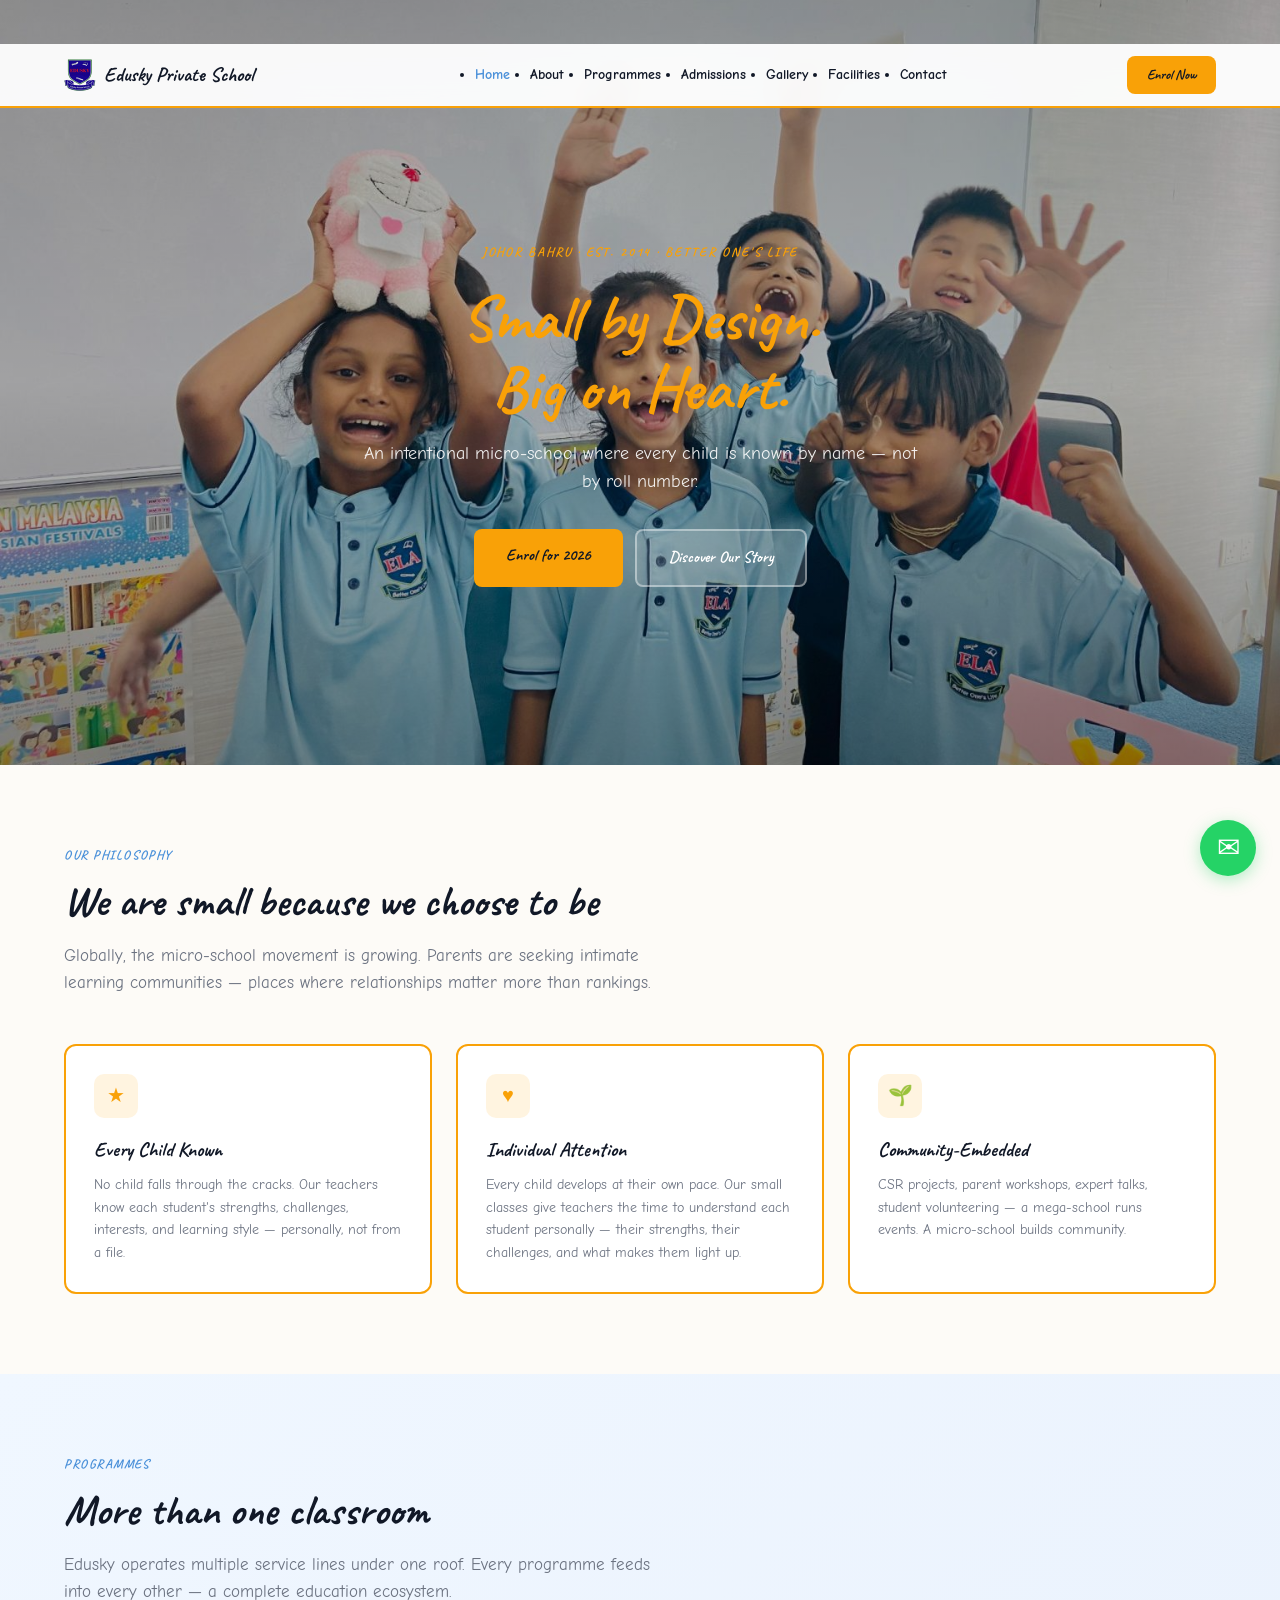
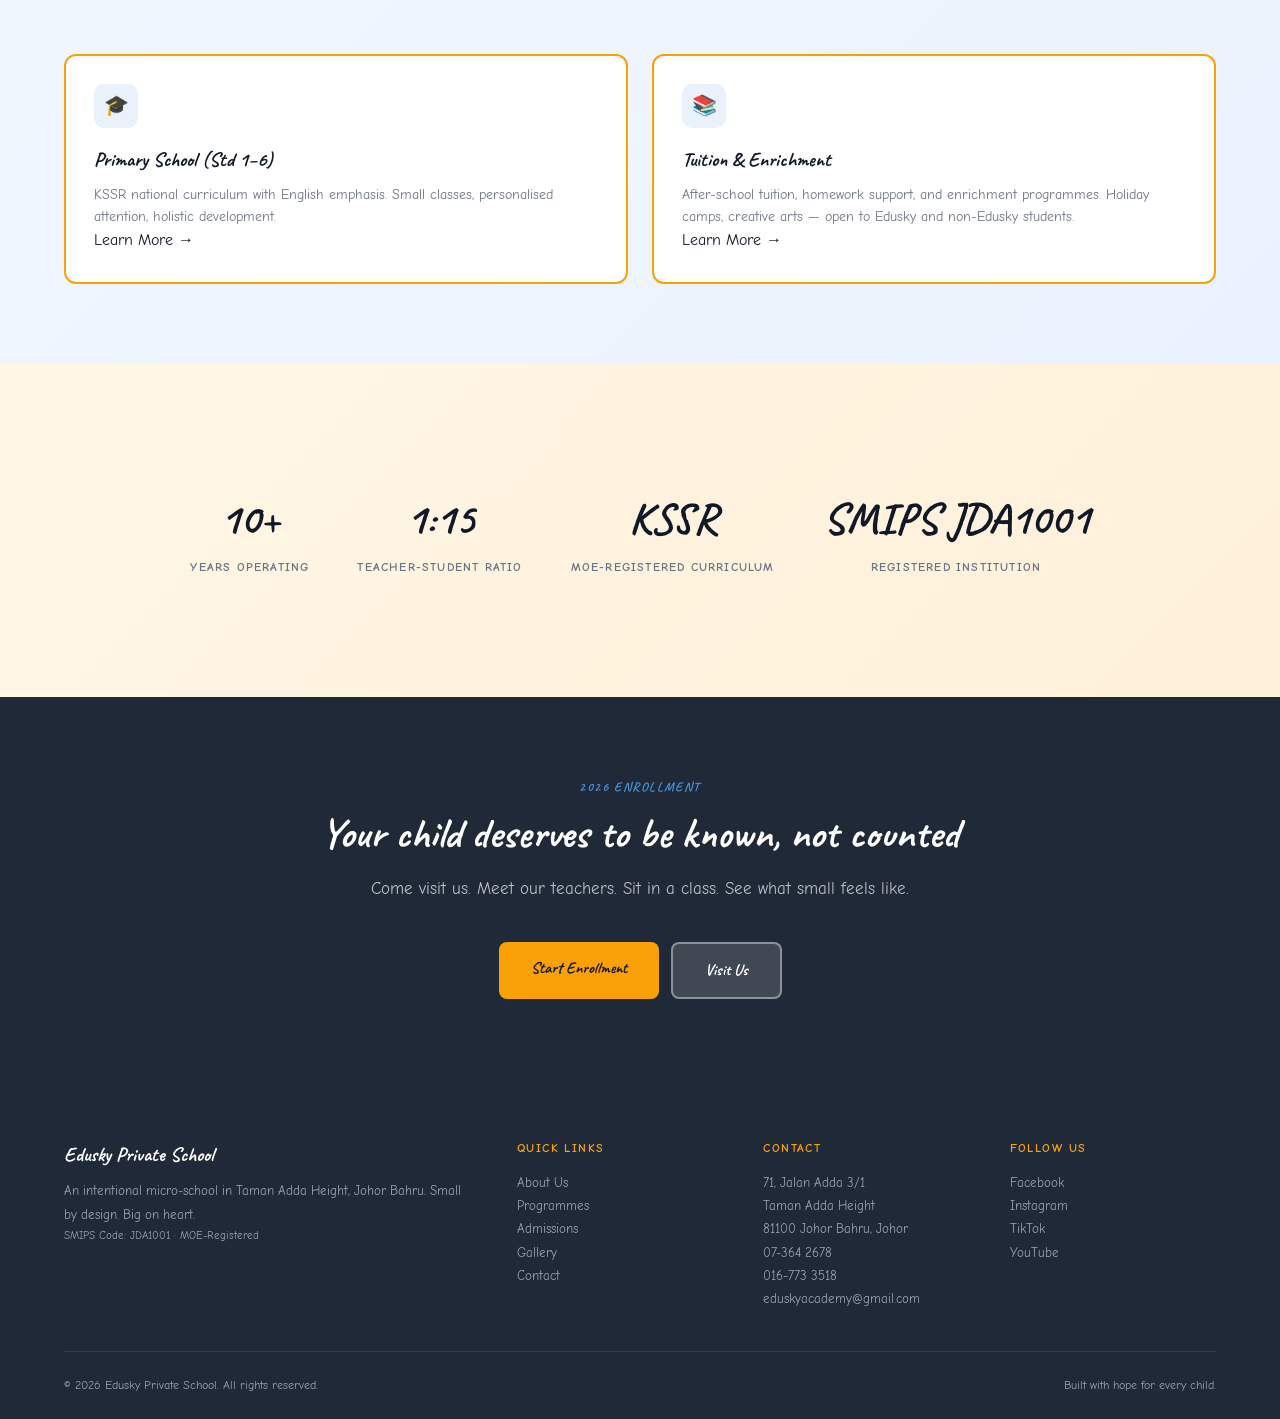
==== commit 77b1c1f9: "Add GitQi data-zone sections, fix gallery captions, restore fonts Add data-zone attributes to hero, " ====
--- a/index.html
+++ b/index.html
@@ -1,33 +1,32 @@
 <!DOCTYPE html>
-<html lang="en">
-<head>
+<html lang="en"><head>
 <meta charset="UTF-8">
 <meta name="viewport" content="width=device-width, initial-scale=1">
 <title class="editable">Edusky Private School | Small by Design. Big on Heart.</title>
 <meta name="description" content="Edusky Private School — Sekolah rendah swasta di Taman Adda Height, Johor Bahru. KSSR curriculum, small class sizes 1:15, individual attention.">
+
 <link href="https://fonts.googleapis.com/css2?family=Caveat:wght@400;500;600;700&family=Comic+Neue:ital,wght@0,400;0,700;1,400&display=swap" rel="stylesheet">
 <link rel="stylesheet" href="assets/style.css">
-<script src="assets/shared.js" defer></script>
 </head>
-<body data-page="home">
-
-<nav class="nav" id="nav">
+<body data-page="home" style="">
+
+<nav class="nav" id="nav" style="top: 44px;">
   <div class="nav-inner">
-    <a href="index.html" class="nav-brand">
+    <a href="index.html" class="nav-brand active">
       <img src="images/logo.webp" alt="Edusky Logo" onerror="this.style.display='none'">
       <span data-shared="brand_name">Edusky Private School</span>
     </a>
     <ul class="nav-links">
-      <li><a href="index.html" class="active">Home</a></li>
-      <li><a href="about.html">About</a></li>
-      <li><a href="programmes.html">Programmes</a></li>
-      <li><a href="admissions.html">Admissions</a></li>
-      <li><a href="gallery.html">Gallery</a></li>
-      <li><a href="facilities.html">Facilities</a></li>
-      <li><a href="contact.html">Contact</a></li>
+      <li style="position: relative;"><a href="index.html" class="active">Home</a></li>
+      <li style="position: relative;"><a href="about.html">About</a></li>
+      <li style="position: relative;"><a href="programmes.html">Programmes</a></li>
+      <li style="position: relative;"><a href="admissions.html">Admissions</a></li>
+      <li style="position: relative;"><a href="gallery.html">Gallery</a></li>
+      <li style="position: relative;"><a href="facilities.html">Facilities</a></li>
+      <li style="position: relative;"><a href="contact.html">Contact</a></li>
     </ul>
     <a href="admissions.html" class="nav-cta">Enrol Now</a>
-    <button class="nav-toggle" id="navToggle" aria-label="Open menu">&#9776;</button>
+    <button class="nav-toggle" id="navToggle" aria-label="Open menu">☰</button>
   </div>
 </nav>
 
@@ -43,13 +42,13 @@
 </div>
 
 <!-- HERO -->
-<section class="hero">
+<section class="hero" data-zone="hero" data-zone-label="Hero" id="hero">
   <div class="hero-bg">
-    <img src="images/school-building.jpg" alt="Edusky School" class="editable-img">
+    <img src="images/school-building.jpg" alt="Edusky School" class="editable-img" data-editable-image="" style="cursor: pointer;">
   </div>
   <div class="hero-overlay"></div>
   <div class="hero-content">
-    <p class="hero-badge editable">Johor Bahru &middot; Est. 2014 &middot; Better One's Life</p>
+    <p class="hero-badge editable">Johor Bahru · Est. 2014 · Better One's Life</p>
     <h1 class="hero-title">
       <span class="editable">Small by Design.</span><br>
       <span class="editable" style="color:var(--sunrise)">Big on Heart.</span>
@@ -69,19 +68,19 @@
     <h2 class="section-title editable">We are small because we choose to be</h2>
     <p class="section-subtitle editable">Globally, the micro-school movement is growing. Parents are seeking intimate learning communities — places where relationships matter more than rankings.</p>
 
-    <div class="grid-3" style="margin-top:48px" data-cms-repeatable>
-      <div class="card">
-        <div class="card-icon sunrise editable">&#9733;</div>
+    <div class="grid-3" style="margin-top:48px" data-cms-repeatable="">
+      <div class="card">
+        <div class="card-icon sunrise editable">★</div>
         <h3 class="editable">Every Child Known</h3>
         <p class="editable">No child falls through the cracks. Our teachers know each student's strengths, challenges, interests, and learning style — personally, not from a file.</p>
       </div>
       <div class="card">
-        <div class="card-icon sunrise editable">&#9829;</div>
+        <div class="card-icon sunrise editable">♥</div>
         <h3 class="editable">Individual Attention</h3>
         <p class="editable">Every child develops at their own pace. Our small classes give teachers the time to understand each student personally — their strengths, their challenges, and what makes them light up.</p>
       </div>
       <div class="card">
-        <div class="card-icon sunrise editable">&#127793;</div>
+        <div class="card-icon sunrise editable">🌱</div>
         <h3 class="editable">Community-Embedded</h3>
         <p class="editable">CSR projects, parent workshops, expert talks, student volunteering — a mega-school runs events. A micro-school builds community.</p>
       </div>
@@ -96,18 +95,18 @@
     <h2 class="section-title editable">More than one classroom</h2>
     <p class="section-subtitle editable">Edusky operates multiple service lines under one roof. Every programme feeds into every other — a complete education ecosystem.</p>
 
-    <div class="grid-2" style="margin-top:48px" data-cms-repeatable>
-      <div class="card">
-        <div class="card-icon sky editable">&#127891;</div>
+    <div class="grid-2" style="margin-top:48px" data-cms-repeatable="">
+      <div class="card">
+        <div class="card-icon sky editable">🎓</div>
         <h3 class="editable">Primary School (Std 1–6)</h3>
         <p class="editable">KSSR national curriculum with English emphasis. Small classes, personalised attention, holistic development.</p>
-        <a href="programmes.html" class="badge badge-sky editable" style="margin-top:12px">Learn More &rarr;</a>
-      </div>
-      <div class="card">
-        <div class="card-icon sky editable">&#128218;</div>
-        <h3 class="editable">Tuition & Enrichment</h3>
+        <a href="programmes.html" class="badge badge-sky editable" style="margin-top:12px">Learn More →</a>
+      </div>
+      <div class="card">
+        <div class="card-icon sky editable">📚</div>
+        <h3 class="editable">Tuition &amp; Enrichment</h3>
         <p class="editable">After-school tuition, homework support, and enrichment programmes. Holiday camps, creative arts — open to Edusky and non-Edusky students.</p>
-        <a href="programmes.html" class="badge badge-sky editable" style="margin-top:12px">Learn More &rarr;</a>
+        <a href="programmes.html" class="badge badge-sky editable" style="margin-top:12px">Learn More →</a>
       </div>
     </div>
   </div>
@@ -116,7 +115,7 @@
 <!-- STATS -->
 <section class="section bg-sunrise-soft">
   <div class="container">
-    <div class="stats-bar" data-cms-repeatable>
+    <div class="stats-bar" data-cms-repeatable="">
       <div class="stat-item">
         <div class="stat-val editable">10+</div>
         <div class="stat-label editable">Years Operating</div>
@@ -157,7 +156,7 @@
       <div>
         <div class="footer-brand" data-shared="footer_brand">Edusky Private School</div>
         <p data-shared="footer_tagline">An intentional micro-school in Taman Adda Height, Johor Bahru. Small by design. Big on heart.</p>
-        <p style="font-size:11px;color:var(--gray-light)">SMIPS Code: <span data-shared="smips_code">JDA1001</span> &middot; MOE-Registered</p>
+        <p style="font-size:11px;color:var(--gray-light)">SMIPS Code: <span data-shared="smips_code">JDA1001</span> · MOE-Registered</p>
       </div>
       <div>
         <h4>Quick Links</h4>
@@ -183,13 +182,13 @@
       </div>
     </div>
     <div class="footer-bottom">
-      <span data-shared="footer_copyright">&copy; 2026 Edusky Private School. All rights reserved.</span>
+      <span data-shared="footer_copyright">© 2026 Edusky Private School. All rights reserved.</span>
       <span data-shared="footer_built">Built with hope for every child.</span>
     </div>
   </div>
 </footer>
 
-<a data-shared="whatsapp_link" href="https://wa.me/60167733518" class="whatsapp-float" aria-label="Chat on WhatsApp" target="_blank">&#9993;</a>
+<a data-shared="whatsapp_link" href="https://wa.me/60167733518" class="whatsapp-float" aria-label="Chat on WhatsApp" target="_blank">✉</a>
 
 <script>
 var navToggle = document.getElementById('navToggle');
@@ -200,5 +199,8 @@
 }
 </script>
 
-</body>
-</html>
+<script src="./secrets.js"></script>
+<script src="https://swill.github.io/gitqi/gitqi.js"></script>
+
+
+</body></html>
--- a/assets/style.css
+++ b/assets/style.css
@@ -246,8 +246,7 @@
 .gallery-item { break-inside: avoid; margin-bottom: 16px; border-radius: 12px; overflow: hidden; position: relative; cursor: pointer; }
 .gallery-item img { width: 100%; display: block; transition: transform 0.3s; }
 .gallery-item:hover img { transform: scale(1.04); }
-.gallery-cap { position: absolute; bottom: 0; left: 0; right: 0; padding: 16px; background: linear-gradient(0deg, rgba(0,0,0,0.6) 0%, transparent 100%); color: #fff; font-size: 13px; font-family: var(--font-display); opacity: 0; transition: opacity 0.3s; }
-.gallery-item:hover .gallery-cap { opacity: 1; }
+.gallery-cap { position: absolute; bottom: 0; left: 0; right: 0; padding: 16px; background: linear-gradient(0deg, rgba(0,0,0,0.6) 0%, transparent 100%); color: #fff; font-size: 13px; font-family: var(--font-display); }
 
 /* ----- TABLE ----- */
 .table-wrap { overflow-x: auto; border-radius: 12px; border: 1px solid var(--gray-border); }
